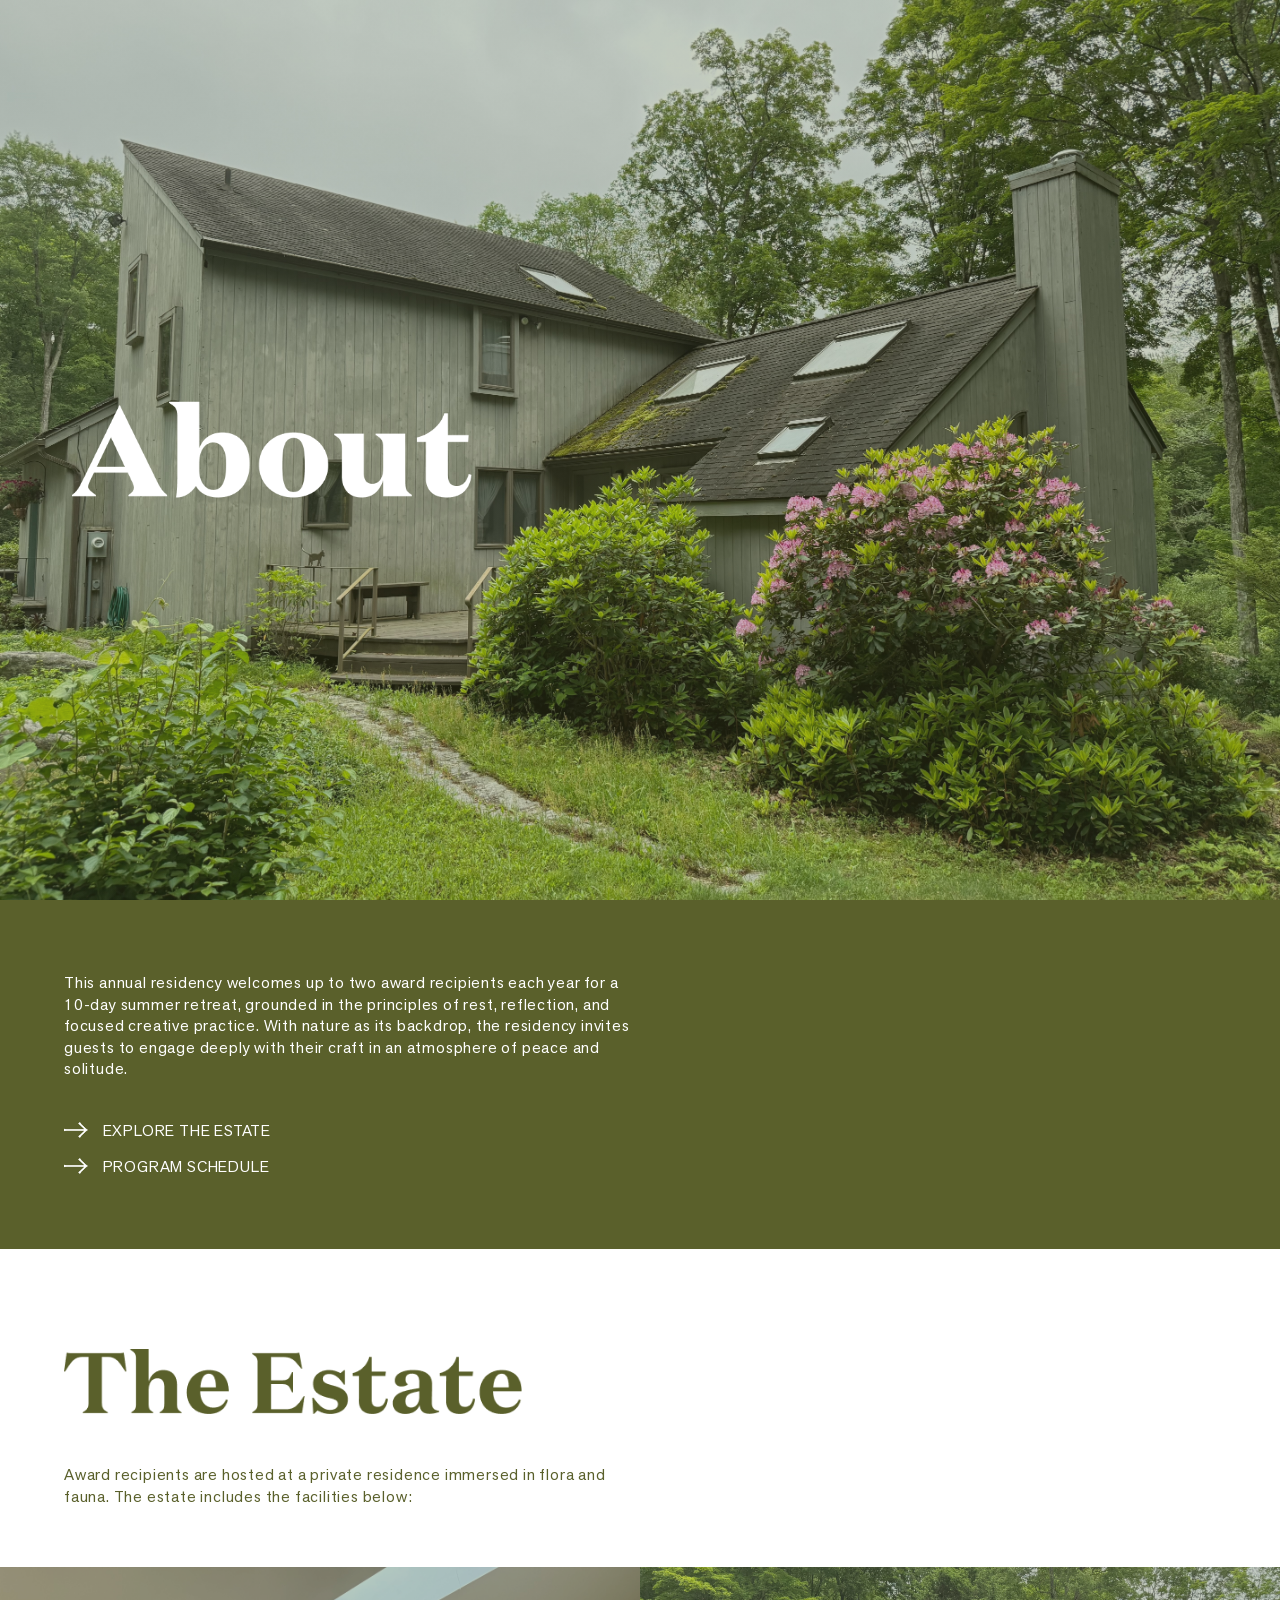
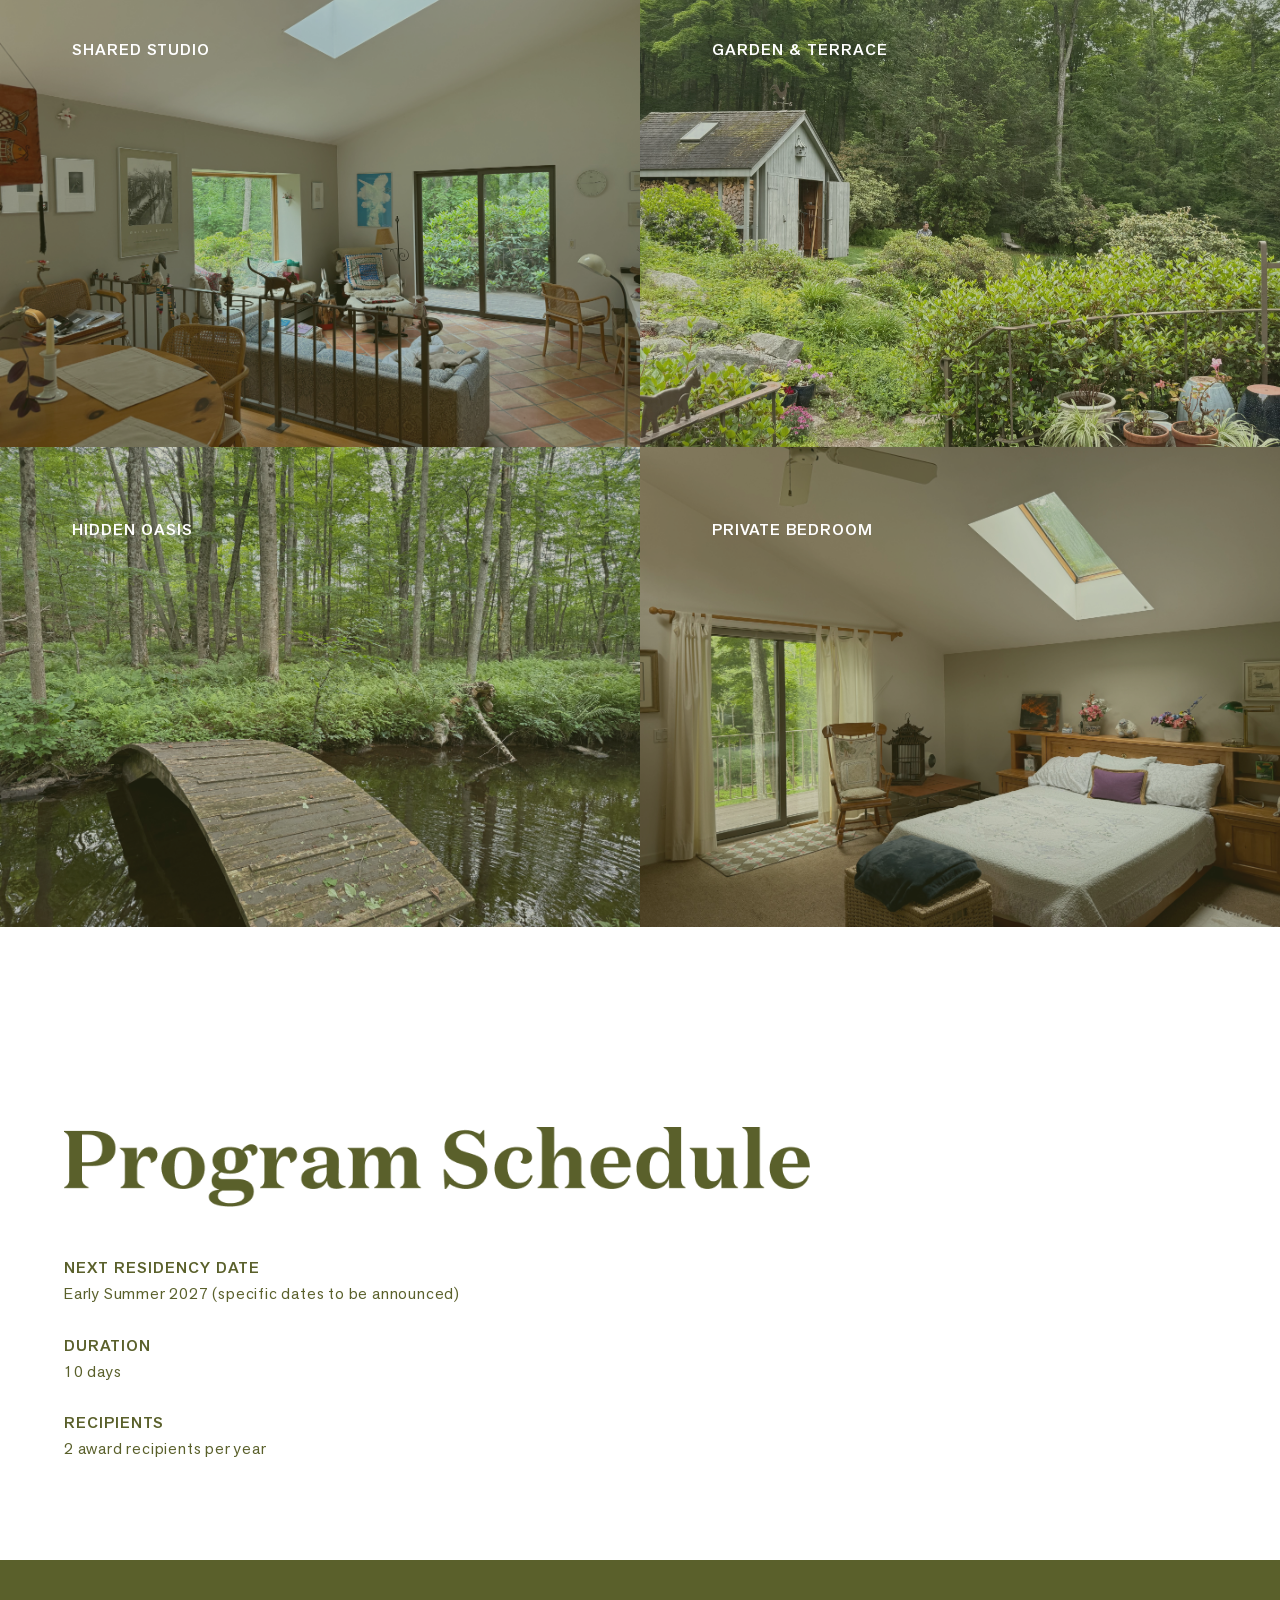
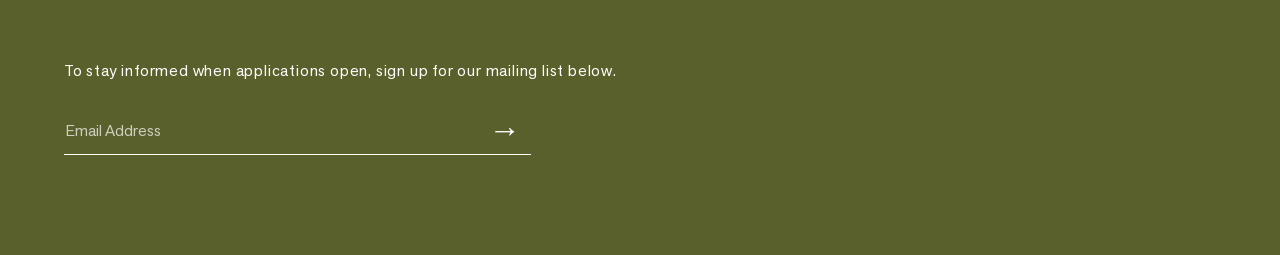
==== about.html @ f555a535 "Push site live" ====
<!DOCTYPE html>
<html lang="en">
<head>
    <meta charset="UTF-8">
    <meta name="viewport" content="width=device-width, initial-scale=1.0">
    <title>About - The Residency</title>
    <link rel="stylesheet" href="about.css">
</head>
<body>

    <!-- 1. Hero Section -->
    <header class="hero-section">
        <img src="About.png" alt="About" class="hero-title">
    </header>

    <!-- 2. Intro Block -->
    <section class="intro-block">
        <div class="section-content">
            <p>This annual residency welcomes up to two award recipients each year for a 10-day summer retreat, grounded in the principles of rest, reflection, and focused creative practice. With nature as its backdrop, the residency invites guests to engage deeply with their craft in an atmosphere of peace and solitude.</p>
            
<nav class="page-directories">
                <a href="#the-estate"><img src="Arrow.png" alt="Arrow" class="directory-arrow"> Explore The Estate</a>
                <a href="#program-schedule"><img src="Arrow.png" alt="Arrow" class="directory-arrow"> Program Schedule</a>
            </nav>
        </div>
    </section>

    <!-- 3. The Estate Section -->
    <section id="the-estate" class="content-section">
        <div class="section-content">
            <img src="TheEstate.png" alt="The Estate" class="section-title-img">
            <p class="section-description">Award recipients are hosted at a private residence immersed in flora and fauna. The estate includes the facilities below:</p>
        </div>
        
        <!-- Grid is placed outside .section-content so it can span full width if needed, but text remains padded -->
        <div class="estate-grid">
            <!-- Grid Item 1 -->
            <div class="grid-item">
                <img src="Studio.jpeg" alt="Studio" class="grid-bg">
                <div class="tint-overlay"></div>
                <h3 class="grid-headline">Shared Studio</h3>
                <p class="grid-hover-text">A sun-filled studio space on the ground floor with a home library filled with books on design, typography, and literature, along with archival ephemera</p>
            </div>

            <!-- Grid Item 2 -->
            <div class="grid-item">
                <img src="Garden.jpeg" alt="Garden" class="grid-bg">
                <div class="tint-overlay"></div>
                <h3 class="grid-headline">Garden & Terrace</h3>
                <p class="grid-hover-text">A mix of private and shared terraces that look out into an open view of the surrounding nature</p>
            </div>

            <!-- Grid Item 3 -->
            <div class="grid-item">
                <img src="Bridge.jpeg" alt="Bridge" class="grid-bg">
                <div class="tint-overlay"></div>
                <h3 class="grid-headline">Hidden Oasis</h3>
                <p class="grid-hover-text">Winding trails, bridges, and ponds that are all privately owned filled with flora and fauna</p>
            </div>

            <!-- Grid Item 4 -->
            <div class="grid-item">
                <img src="Bedroom1.jpeg" alt="Bedroom" class="grid-bg">
                <div class="tint-overlay"></div>
                <h3 class="grid-headline">Private Bedroom</h3>
                <p class="grid-hover-text">A spacious, private room with large windows and nature views</p>
            </div>
        </div>
    </section>

    <!-- 4. Program Schedule Section -->
    <section id="program-schedule" class="content-section">
        <div class="section-content">
            <img src="ProgramSchedule.png" alt="Program Schedule" class="section-title-img">
            
            <div class="schedule-details">
                <div class="detail-block">
                    <h4>NEXT RESIDENCY DATE</h4>
                    <p>Early Summer 2027 (specific dates to be announced)</p>
                </div>
                <div class="detail-block">
                    <h4>DURATION</h4>
                    <p>10 days</p>
                </div>
                <div class="detail-block">
                    <h4>RECIPIENTS</h4>
                    <p>2 award recipients per year</p>
                </div>
            </div>
        </div>
    </section>

    <!-- 5. Mailing List Footer -->
    <footer class="mailing-list-section">
        <div class="section-content">
            <p>To stay informed when applications open, sign up for our mailing list below.</p>
            <form class="email-form" action="#" method="POST">
                <input type="email" placeholder="Email Address" required>
                <button type="submit">→</button>
            </form>
        </div>
    </footer>

</body>
</html>
---- about.css ----
/* ========================================================
   1. GLOBAL FOUNDATIONS & TYPOGRAPHY
   ======================================================== */

/* Defines the Regular Weight (400) */
@font-face {
    font-family: 'Akzidenz-Grotesk Next';
    src: url('AkzidGrtskNext-Regular.woff') format('woff');
    font-weight: 400;
    font-style: normal;
    font-display: swap;
}

/* Defines the Bold Weight (700) */
@font-face {
    font-family: 'Akzidenz-Grotesk Next';
    src: url('AkzidGrtskNext-Med.woff') format('woff');
    font-weight: 700;
    font-style: normal;
    font-display: swap;
}

html {
    scroll-behavior: smooth;
}

body {
    margin: 0;
    padding: 0;
    font-family: 'Akzidenz-Grotesk Next', Helvetica, Arial, sans-serif;
    font-weight: 400; 
    background-color: #ffffff;
    color: #5A602B; 
    font-size: 1em; 
    letter-spacing: 0.05em;
}

h1, h2, h3, h4, p {
    margin: 0;
    font-weight: 400;
}

/* Enforces maximum width of 1/3 viewport for all paragraph text */
p {
    max-width: 40vw;
    line-height: 1.35;
}

/* Universal Subheads Settings */

.grid-headline,
.detail-block h4 {
    font-size: 1em;
    font-weight: 700; 
    text-transform: uppercase; 
    text-decoration: none;
    letter-spacing: 1px;
}

.page-directories a {
    color: #ffffff;
    transition: opacity 0.3s ease;
    display: flex;       
    align-items: center; 
    text-transform: uppercase; 
    text-decoration: none;
}

.directory-arrow {
    height: 1em;       /* 👈 Increased arrow size */
    margin-right: 15px;  
    width: auto;
}

/* ========================================================
   2. HERO SECTION
   ======================================================== */

.hero-section {
    position: relative;
    width: 100%;
    height: 100vh;
    
    /* Applies a 30% solid color mask (rgba 90, 96, 43 is the #5A602B green) 
       directly over the background image natively! 
    */
    background-image: linear-gradient(rgba(90, 96, 43, 0.3), rgba(90, 96, 43, 0.3)), url('House.jpeg');
    
    background-size: cover;
    background-position: center;
}

.hero-title {
    position: absolute;
    top: 50%;
    left: 4.5em; 
    transform: translateY(-50%);
    max-width: 400px;
    width: 40vw; 
    height: auto;
}

/* ========================================================
   3. STRUCTURAL PADDING & SECTION TITLES
   ======================================================== */

.section-content {
    padding-left: 4.5em; /* 👈 Updated to 4.5em */
    padding-right: 4.5em; /* 👈 Updated to 4.5em */
    box-sizing: border-box;
    width: 100%;
}

/* Global Title Settings */
.section-title-img {
    display: block;
    margin-bottom: 50px;
    width: auto;
}

/* 👉 TITLE SIZING AND ALIGNMENT CONTROLS
   - Change the `height` pixel value to make the images larger or smaller.
   - To align LEFT:   margin-left: 0; margin-right: auto;
   - To align RIGHT:  margin-left: auto; margin-right: 0;
   - To align CENTER: margin-left: auto; margin-right: auto;
*/

#the-estate .section-title-img {
    height: 65px; /* Match this number with the schedule title to keep them identical */
    margin-left: 0;
    margin-right: auto;
}

#program-schedule .section-title-img {
    height: 80px; /* Match this number with the estate title to keep them identical */
    margin-left: 0;
    margin-right: auto;
}



/* ========================================================
   4. INTRO BLOCK (#5A602B RECTANGLE)
   ======================================================== */

.intro-block {
    background-color: #5A602B;
    padding: 4.5em 0; /* 👈 Updated Top & Bottom Padding to 4.5em */
}

.intro-block p, 
.page-directories a {
    color: #ffffff;
}

.intro-block p {
    margin-bottom: 40px;
}

.page-directories {
    display: flex;
    flex-direction: column;
    gap: 15px;
}

.page-directories a {
    transition: opacity 0.3s ease;
}

.page-directories a:hover {
    opacity: 0.7;
}

/* ========================================================
   5. GENERAL SECTIONS
   ======================================================== */

.content-section {
    padding: 100px 0; 
}

.section-description {
    margin-bottom: 60px;
}

/* ========================================================
   6. THE ESTATE GRID & HOVER EFFECTS
   ======================================================== */

.estate-grid {
    display: grid;
    grid-template-columns: repeat(2, 1fr); 
    width: 100%;
}

.grid-item {
    position: relative;
    aspect-ratio: 4 / 3; 
    overflow: hidden;
    cursor: default;
}

.grid-bg {
    position: absolute;
    top: 0;
    left: 0;
    width: 100%;
    height: 100%;
    object-fit: cover;
}

.tint-overlay {
    position: absolute;
    top: 0;
    left: 0;
    width: 100%;
    height: 100%;
    background-color: #5A602B;
    opacity: 0.30;
    z-index: 5;
    transition: opacity 0.4s ease;
}

.grid-headline {
    position: absolute;
    top: 4.5em; /* 👈 Updated to 4.5em */
    left: 4.5em; /* 👈 Updated to 4.5em */
    color: #ffffff;
    z-index: 10;
}

.grid-hover-text {
    position: absolute;
    bottom: 4.5em; /* 👈 Updated to 4.5em */
    left: 4.5em; /* 👈 Updated to 4.5em */
    right: 4.5em; /* 👈 Updated to 4.5em */
    color: #ffffff;
    z-index: 10;
    opacity: 0; 
    transform: translateY(10px);
    transition: all 0.4s ease;
}

.grid-item:hover .tint-overlay {
    opacity: 0.8; 
}

.grid-item:hover .grid-hover-text {
    opacity: 1;
    transform: translateY(0);
}

@media (max-width: 768px) {
    .estate-grid {
        grid-template-columns: 1fr;
    }
    p {
        max-width: 90vw; 
    }
}

/* ========================================================
   7. PROGRAM SCHEDULE
   ======================================================== */

.schedule-details {
    display: flex;
    flex-direction: column;
    gap: 30px;
}

.detail-block h4 {
    color: #5A602B;
    margin-bottom: 5px;
}

/* ========================================================
   8. MAILING LIST FOOTER
   ======================================================== */

.mailing-list-section {
    background-color: #5A602B; /* Spans the full viewport width */
    padding: 4.5em 0; /* Vertical padding to give the box breathing room */
    padding-top: 100px;
    padding-bottom: 100px;
    width: 100%;
    box-sizing: border-box;
}

.mailing-list-section p {
    color: #ffffff; /* Inverts text to white for contrast */
    margin-bottom: 30px;
}

.email-form {
    display: flex;
    max-width: calc(33.33vw + 40px); 
    border-bottom: 1px solid #ffffff; /* Changes the form line to white */
    padding-bottom: 5px;
}

.email-form input {
    flex-grow: 1;
    border: none;
    outline: none;
    background: transparent;
    font-family: inherit;
    font-size: 1em;
    color: #ffffff; /* Typed text becomes white */
}

.email-form input::placeholder {
    color: #ffffff;
    opacity: 0.7; /* Fades the placeholder text slightly */
}

.email-form button {
    background: transparent;
    border: none;
    cursor: pointer;
    font-size: 24pt;
    color: #ffffff; /* Arrow turns white */
    padding: 0 10px;
    transition: transform 0.2s ease;
}

.email-form button:hover {
    transform: translateX(5px);
}


/* ========================================================
   MOBILE RESPONSIVE TEXT LAYOUT
   ======================================================== */

@media (max-width: 1400px) {
    p {
        /* Releases the 1/3 viewport constraint and lets text span end-to-end 
           while still respecting your section padding */
        max-width: 50%; 
    }
    
    /* Optional: You can also shrink the 4.5em side padding slightly on mobile 
       to give the text more reading room on small phone screens */
    .section-content {
        padding-left: 4em;
        padding-right: 4em;
    }
}

@media (max-width: 1000px) {
    p {
        /* Releases the 1/3 viewport constraint and lets text span end-to-end 
           while still respecting your section padding */
        max-width: 80%; 
    }
    
    /* Optional: You can also shrink the 4.5em side padding slightly on mobile 
       to give the text more reading room on small phone screens */
    .section-content {
        padding-left: 3em;
        padding-right: 3em;
    }
}

@media (max-width: 768px) {
    p {
        /* Releases the 1/3 viewport constraint and lets text span end-to-end 
           while still respecting your section padding */
        max-width: 90%; 
    }
    
    /* Optional: You can also shrink the 4.5em side padding slightly on mobile 
       to give the text more reading room on small phone screens */
    .section-content {
        padding-left: 3em;
        padding-right: 3em;
    }
}
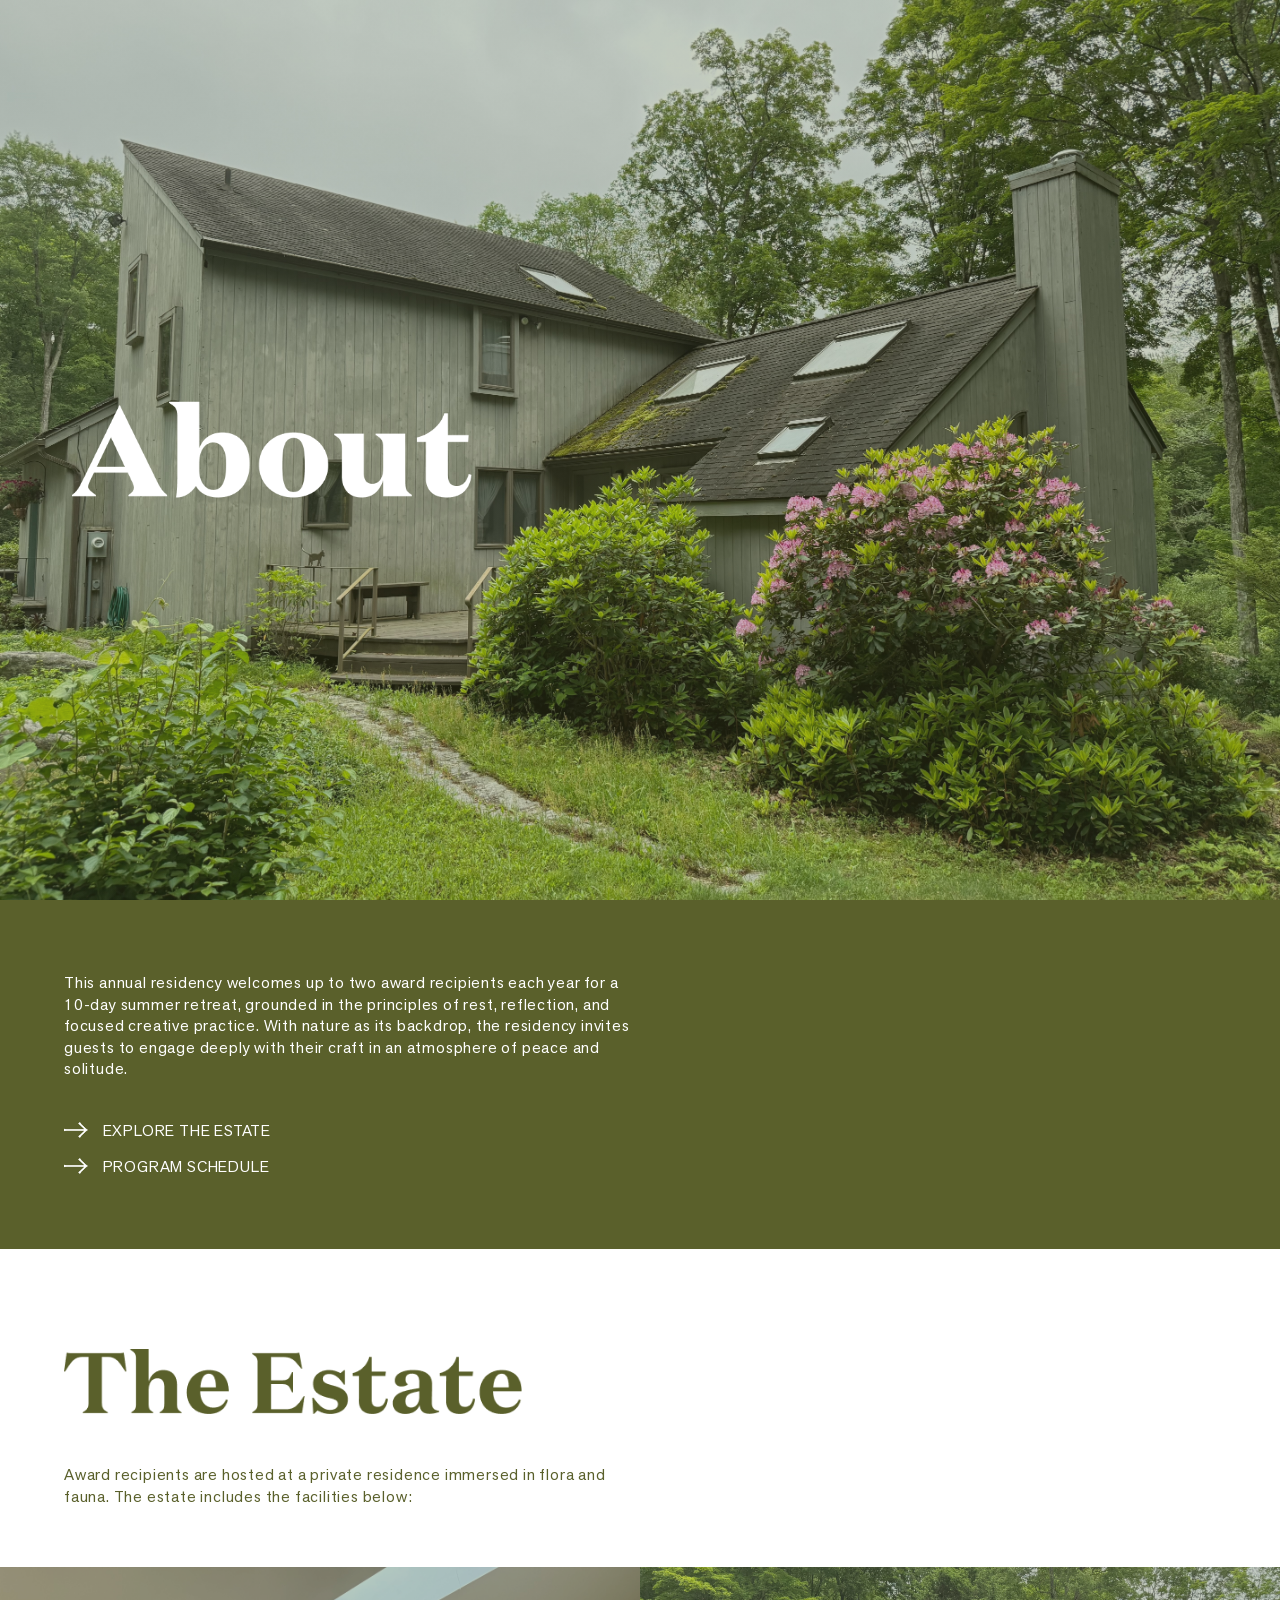
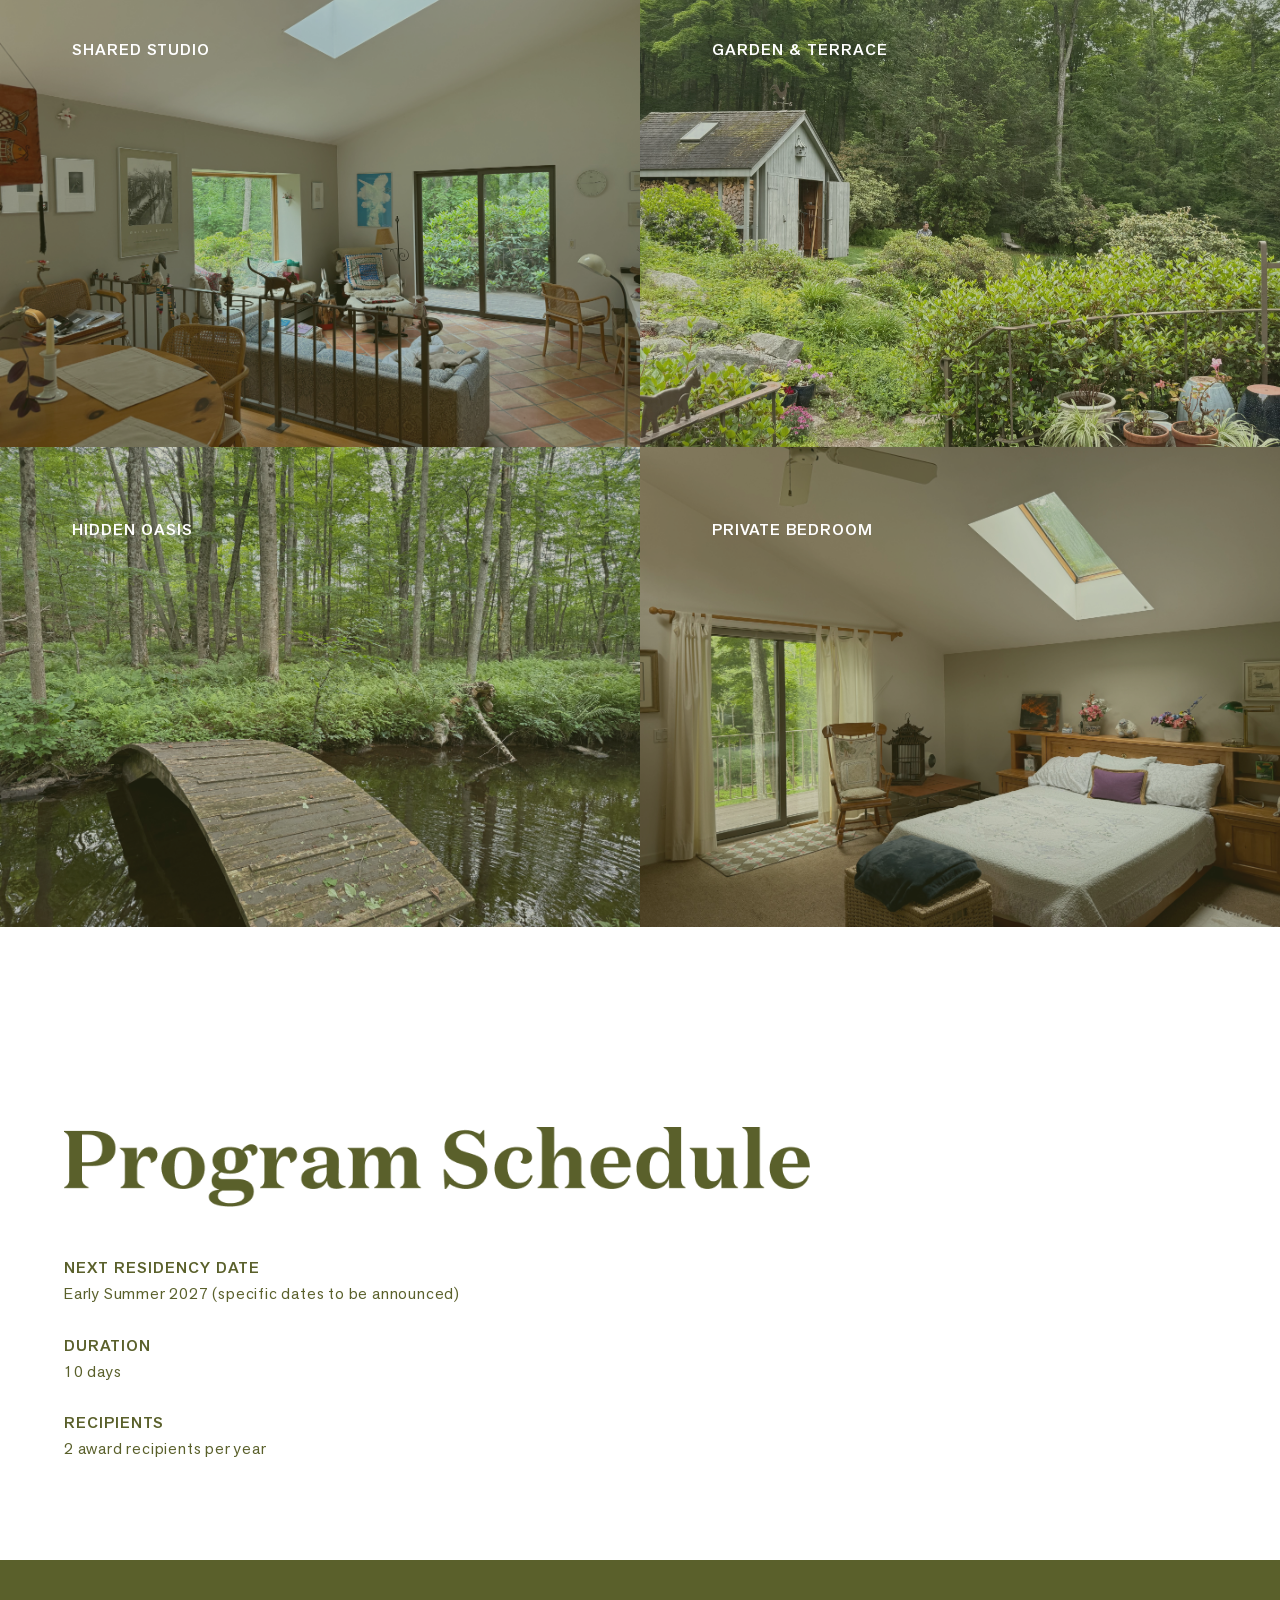
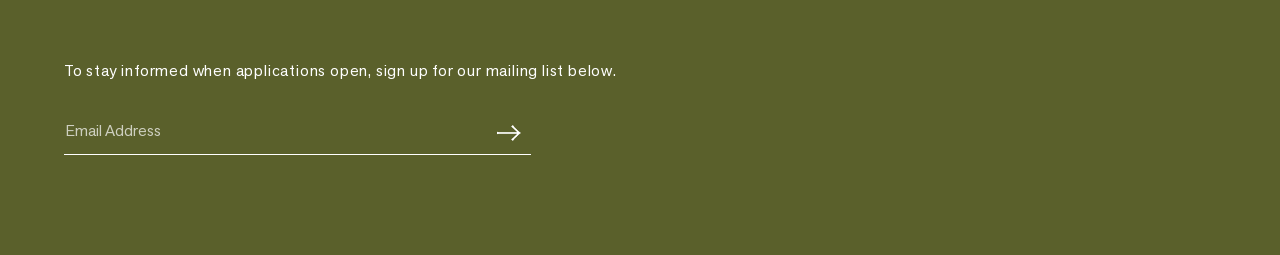
==== commit 5183c9e2: "Consistency updates" ====
--- a/about.html
+++ b/about.html
@@ -90,14 +90,21 @@
         </div>
     </section>
 
-    <!-- 5. Mailing List Footer -->
     <footer class="mailing-list-section">
         <div class="section-content">
             <p>To stay informed when applications open, sign up for our mailing list below.</p>
-            <form class="email-form" action="#" method="POST">
-                <input type="email" placeholder="Email Address" required>
-                <button type="submit">→</button>
-            </form>
+            
+            <script type="text/javascript">var emailSubmitted=false;</script>
+            <iframe name="hidden_email_iframe" id="hidden_email_iframe" style="display:none;" onload="if(emailSubmitted) { document.getElementById('email-form-container').style.display='none'; document.getElementById('email-success').style.display='block'; }"></iframe>
+            
+            <div id="email-form-container">
+                <form class="email-form" action="https://docs.google.com/forms/d/e/1FAIpQLScnur8PYZtjRrBvVxVtmX0u78Y69ZviyAXYiWs5RPyd1r4ZiQ/formResponse" method="POST" target="hidden_email_iframe" onsubmit="emailSubmitted=true;">
+                    <input type="email" name="entry.327840562" placeholder="Email Address" required>
+                    <button type="submit"><img src="Arrow.png" alt="Submit" class="submit-arrow"></button>
+                </form>
+            </div>
+
+            <p id="email-success" style="display: none; color: #ffffff; font-weight: bold; margin-top: 15px;">Thank you for subscribing.</p>
         </div>
     </footer>
 
--- a/about.css
+++ b/about.css
@@ -328,6 +328,11 @@
     transform: translateX(5px);
 }
 
+.submit-arrow {
+    height: 0.5em; /* Adjusts the arrow size */
+    width: auto;
+}
+
 
 /* ========================================================
    MOBILE RESPONSIVE TEXT LAYOUT
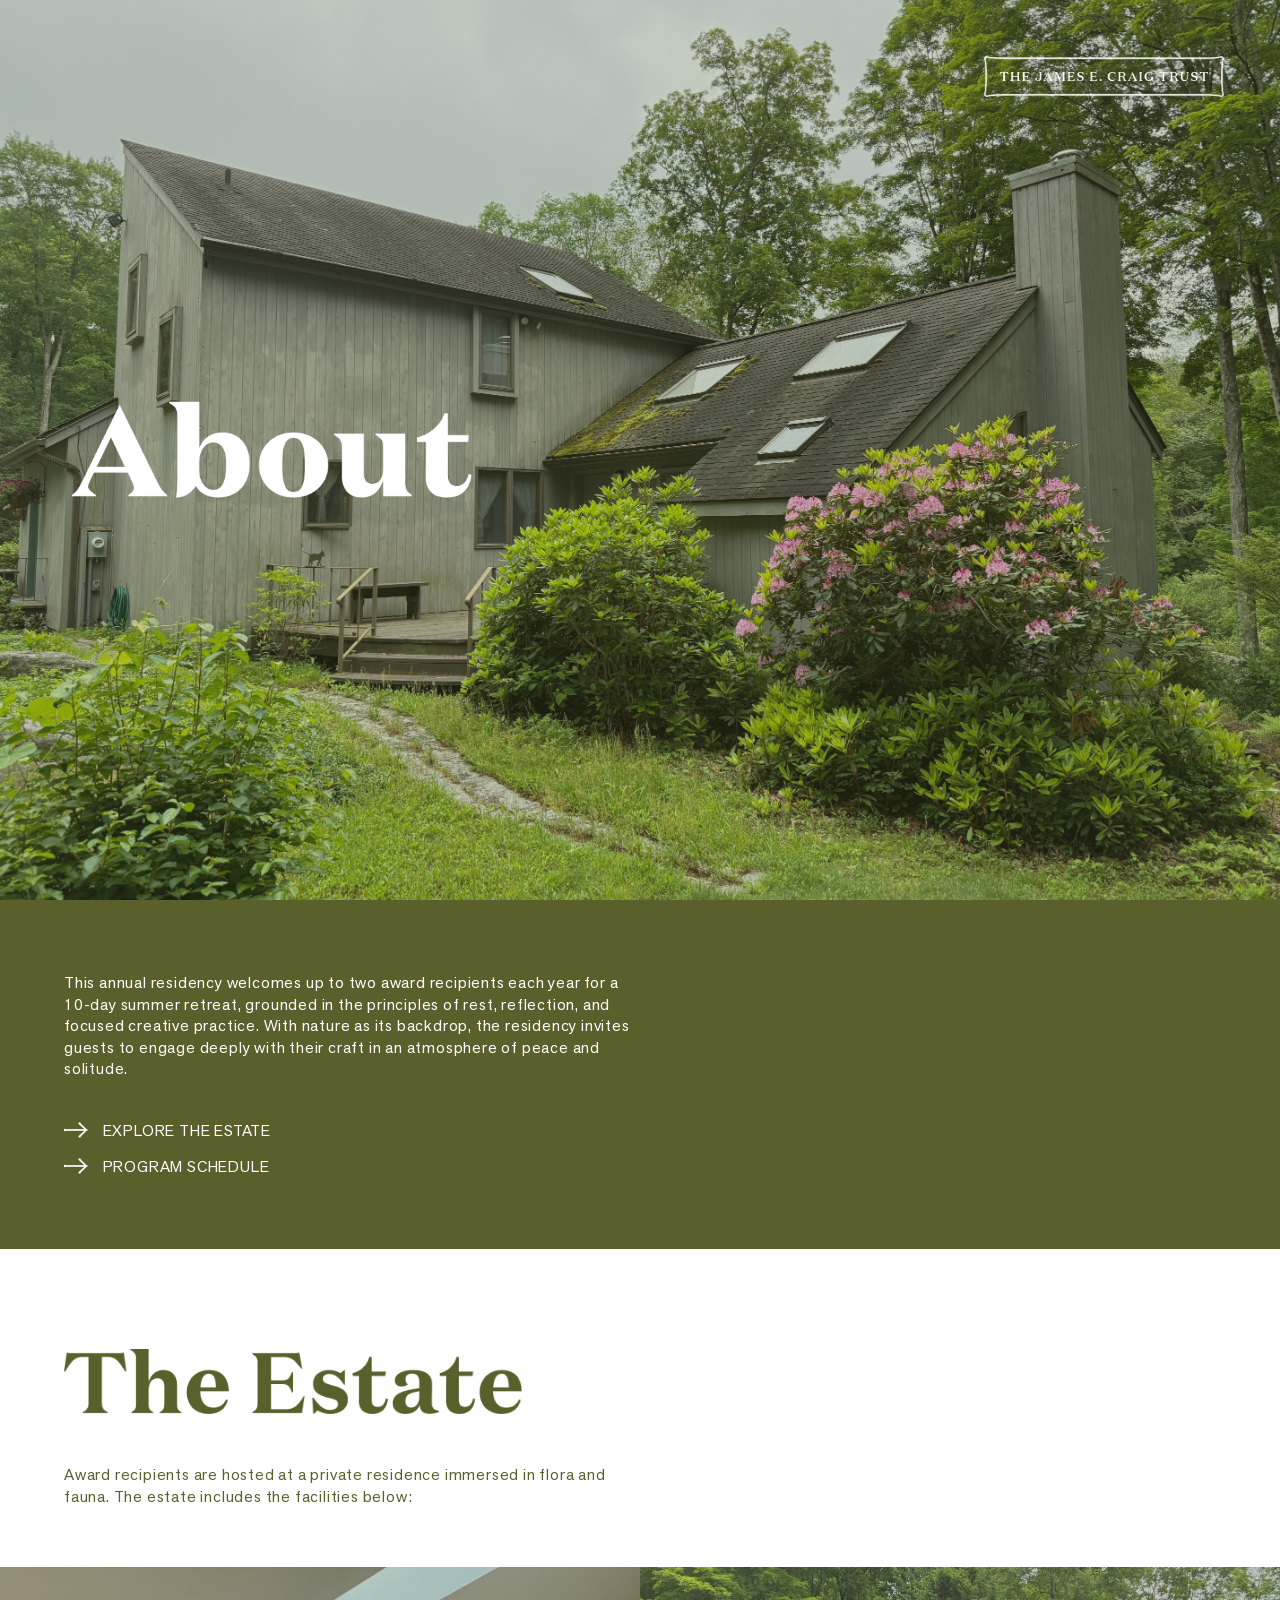
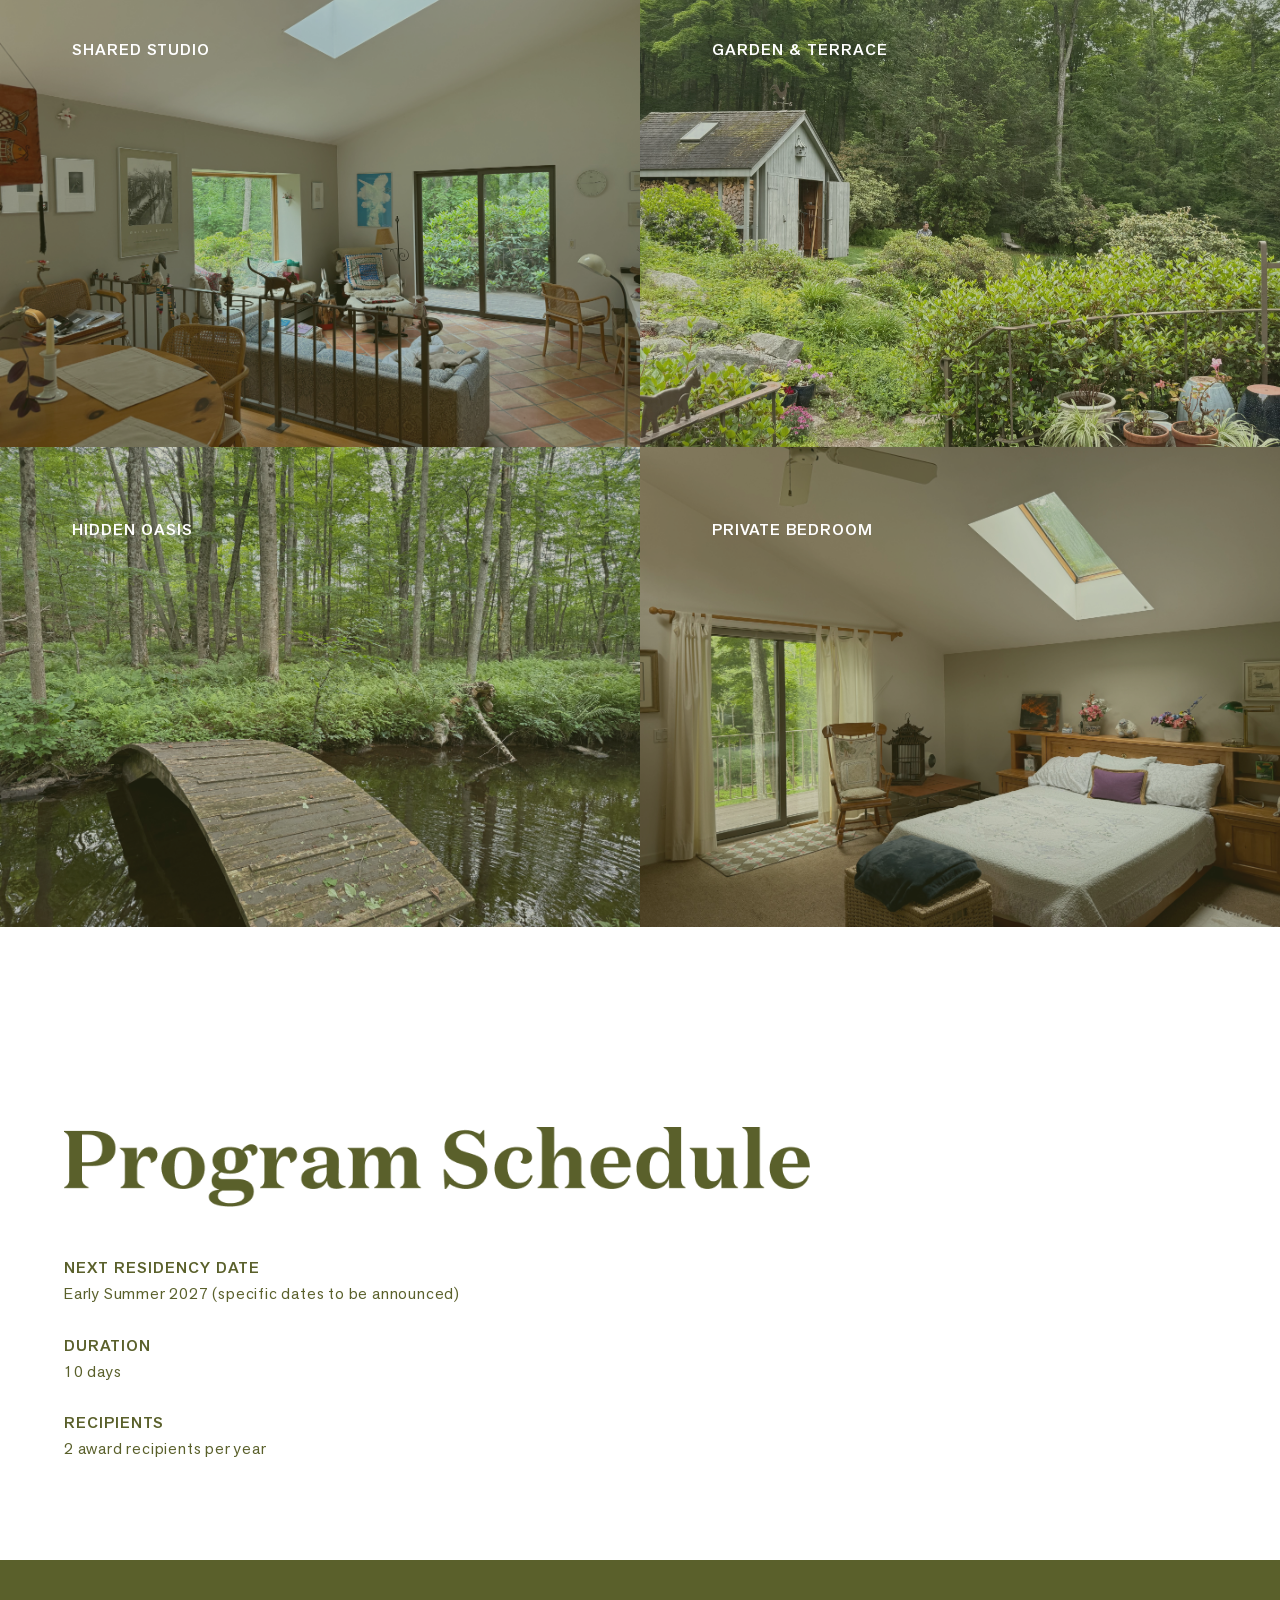
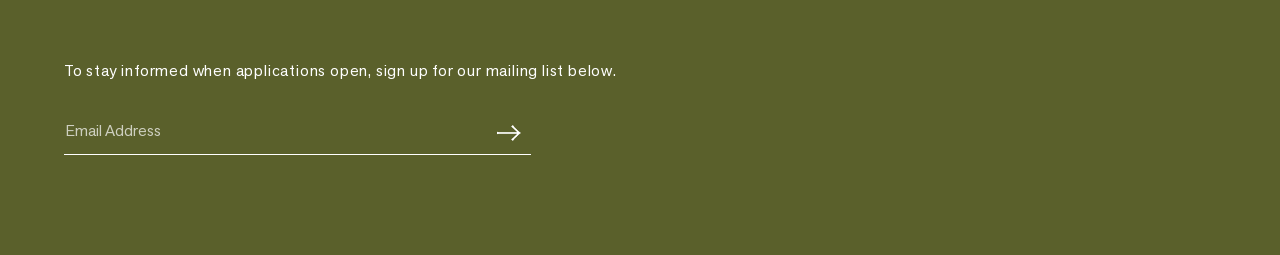
==== commit a5db707c: "Logo added" ====
--- a/about.html
+++ b/about.html
@@ -7,6 +7,9 @@
     <link rel="stylesheet" href="about.css">
 </head>
 <body>
+    <a href="index.html" class="global-logo">
+        <img src="Logo.png" alt="Home">
+    </a>
 
     <!-- 1. Hero Section -->
     <header class="hero-section">
--- a/about.css
+++ b/about.css
@@ -72,6 +72,37 @@
     width: auto;
 }
 
+/* ========================================================
+   GLOBAL LOGO
+   ======================================================== */
+
+.global-logo {
+    position: absolute; /* Keeps the logo fixed to the top corner while scrolling */
+    top: 3.5rem; /* Distance from the top of the screen */
+    right: 3.5em; /* Perfectly aligns with your text/titles padding */
+    z-index: 5; /* Ensures it stays above all images, panels, and tints */
+    display: block;
+    transition: opacity 0.3s ease;
+}
+
+/* Adds a subtle fade effect when the user hovers over the logo */
+.global-logo:hover {
+    opacity: 0.7;
+}
+
+.global-logo img {
+    width: 15em; /* 👉 Adjust this number to make your logo larger or smaller */
+    height: auto;
+    display: block;
+}
+
+/* Mobile responsive adjustment for smaller screens */
+@media (max-width: 768px) {
+    .global-logo {
+        right: 20px; /* Pulls the logo inward on phone screens */
+        top: 20px;
+    }
+}
 /* ========================================================
    2. HERO SECTION
    ======================================================== */
